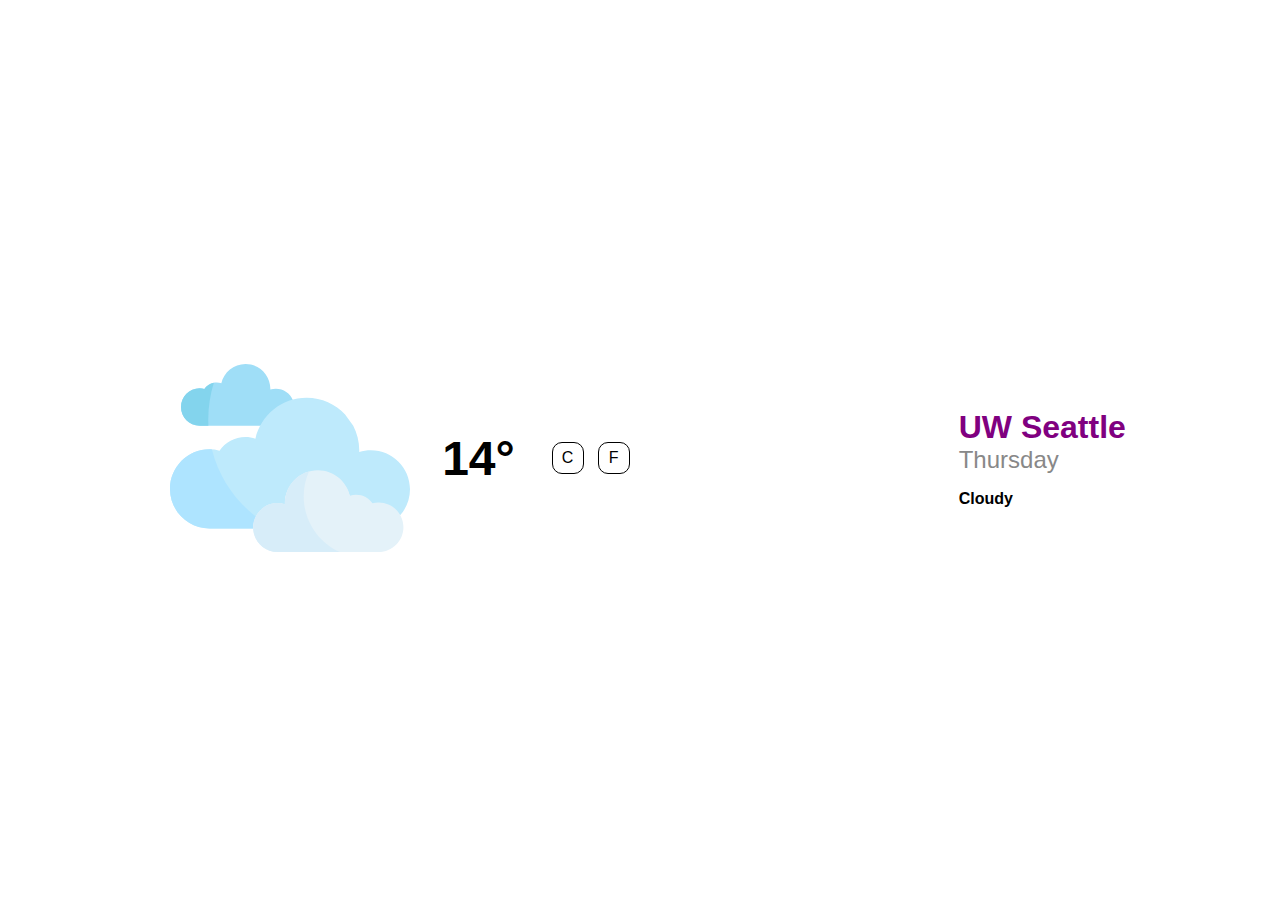
==== index.html @ 277c53d8 "workshop 2" ====
<!DOCTYPE html>
<html>
    <head>
        <link href="style.css" rel="stylesheet" type="text/css" />
    </head>
    <body>
        <section class="flexy">
            <div class="flexy">
                <img src="images/cloudy.svg" /> 
                <h1>14&deg;</h1>
                <div>
                    <button>C</button>
                    <button>F</button>
                </div>
            </div>

            <div>
                <h3>UW Seattle</h3>
                <h5>Thursday</h5>
                <h4>Cloudy</h4>
            </div>
        </section>
    </body>
</html>
---- style.css ----
body, html, section {
    width: 100%;
    height: 100%;
    font-family: Verdana, Geneva, Tahoma, sans-serif;
}

.flexy {
    display: flex;
    justify-content: space-around;
    align-items: center;
}

h1 {
    margin: 2rem;
    font-size: 3rem;
}

button {
    background: none;
    border: none;
    border: 1px solid black;
    border-radius: 10px;
    padding: .3rem;
    margin: .3rem;
    font-size: 1rem;
    width: 2rem;
    height: 2rem;
    transition: .4s ease;
}

button:hover {
    background-color: #187dec;
    border-color: #187dec;
    color: white;
}

h3 {
    font-size: 2rem;
    margin: 0;
    color: purple;
}

h5 {
    margin: 0;
    font-weight: 300;
    font-size: 1.5rem;
    color: #888;
}

h4 {
    margin: 0;
    margin-top: 1rem;
}

img {
    height: 15rem;
}
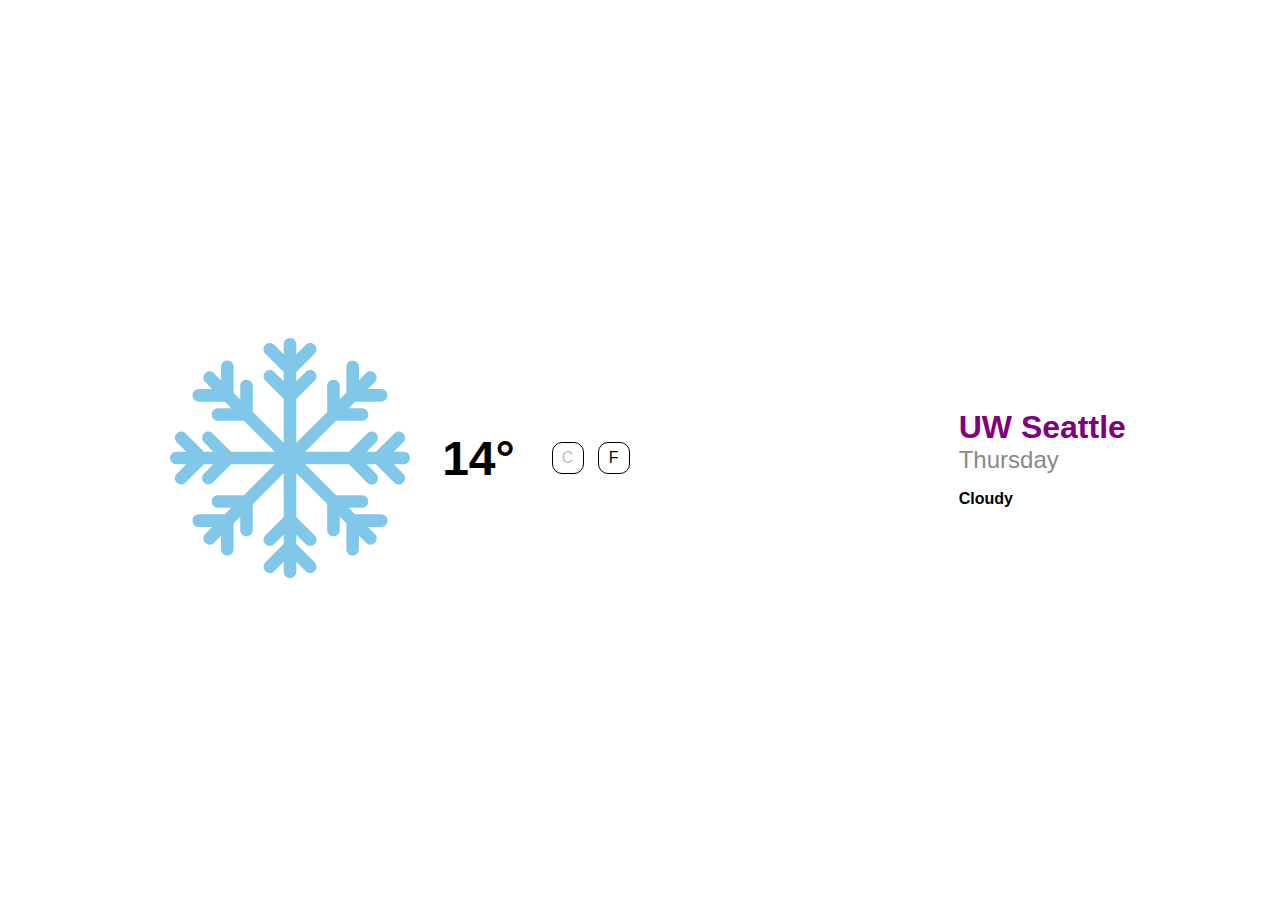
==== commit 0d7ba41d: "from last time" ====
--- a/index.html
+++ b/index.html
@@ -2,15 +2,16 @@
 <html>
     <head>
         <link href="style.css" rel="stylesheet" type="text/css" />
+        <script src="script.js"></script>
     </head>
     <body>
         <section class="flexy">
             <div class="flexy">
-                <img src="images/cloudy.svg" /> 
+                <img id="img" src="images/cloudy.svg" /> 
                 <h1>14&deg;</h1>
                 <div>
-                    <button>C</button>
-                    <button>F</button>
+                    <button id="C">C</button>
+                    <button id="F">F</button>
                 </div>
             </div>
 
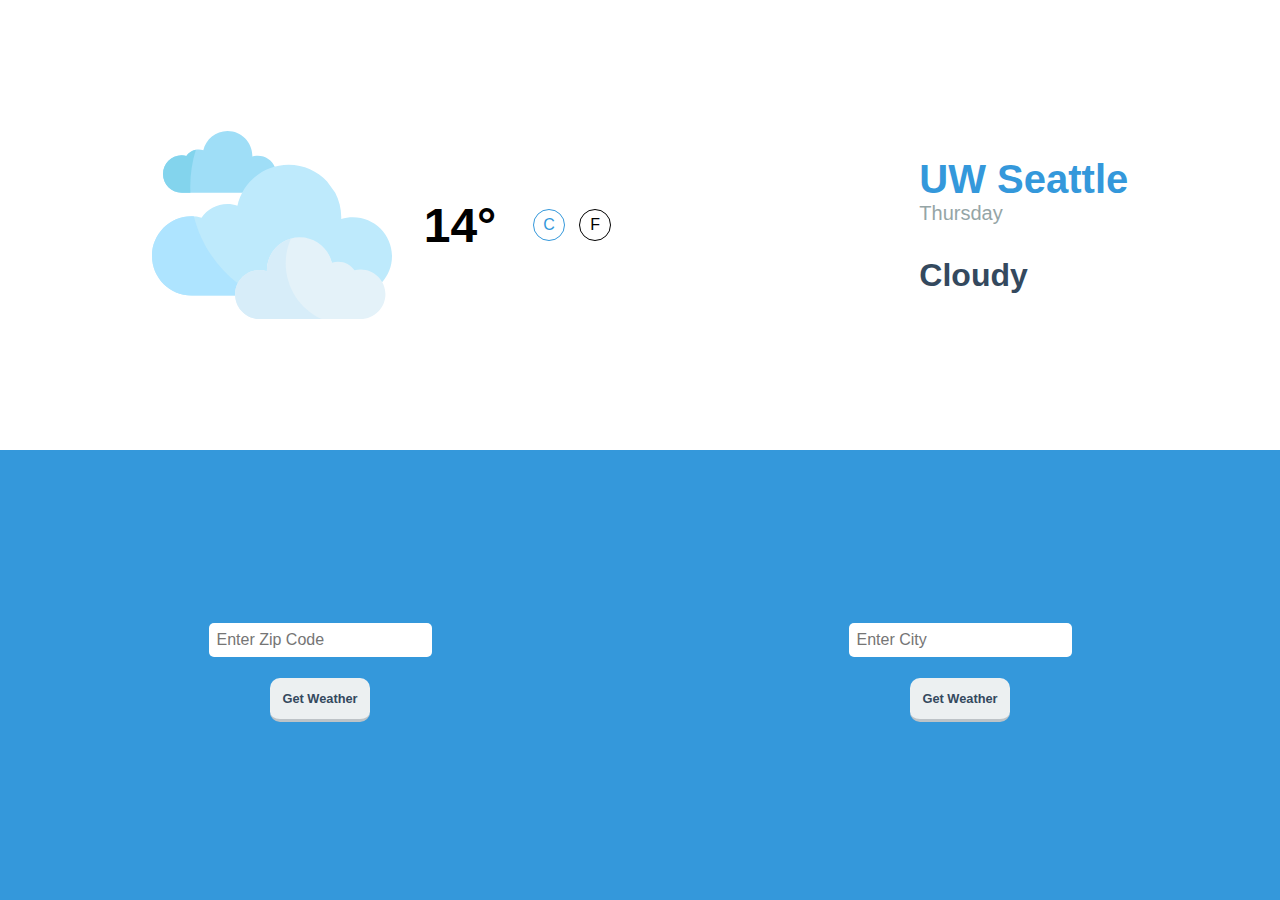
==== commit 7e180321: "final workshop" ====
--- a/index.html
+++ b/index.html
@@ -9,7 +9,7 @@
             <div class="flexy">
                 <img id="img" src="images/cloudy.svg" /> 
                 <h1>14&deg;</h1>
-                <div>
+                <div class="deg_btns">
                     <button id="C">C</button>
                     <button id="F">F</button>
                 </div>
@@ -21,5 +21,16 @@
                 <h4>Cloudy</h4>
             </div>
         </section>
+        <section id="inputs" class="flexy">
+            <div class="inputs">
+                <input id="get_zip" type="text" placeholder="Enter Zip Code" />
+                <button id="zip_btn">Get Weather</button>
+            </div>
+            <div class="inputs">
+                <input id="get_city" type="text" placeholder="Enter City" />
+                <button id="city_btn">Get Weather</button>
+            </div>
+
+        </section>
     </body>
 </html>--- a/style.css
+++ b/style.css
@@ -1,7 +1,17 @@
-body, html, section {
+body, html {
     width: 100%;
     height: 100%;
+    margin: 0;
     font-family: Verdana, Geneva, Tahoma, sans-serif;
+}
+
+section {
+    height: 50%;
+    min-height: 20rem;
+}
+
+#inputs {
+    background-color: #3498db;
 }
 
 .flexy {
@@ -15,7 +25,7 @@
     font-size: 3rem;
 }
 
-button {
+.deg_btns button {
     background: none;
     border: none;
     border: 1px solid black;
@@ -26,32 +36,74 @@
     width: 2rem;
     height: 2rem;
     transition: .4s ease;
+    border-radius: 100%;
+    cursor: pointer;
 }
 
-button:hover {
+.deg_btns button:disabled {
+    color: #3498db;
+    border-color: #3498db;
+}
+
+.deg_btns button:hover:enabled {
     background-color: #187dec;
     border-color: #187dec;
     color: white;
 }
 
 h3 {
-    font-size: 2rem;
+    font-size: 2.5rem;
     margin: 0;
-    color: purple;
+    color: #3498db;
 }
 
 h5 {
     margin: 0;
     font-weight: 300;
-    font-size: 1.5rem;
-    color: #888;
+    font-size: 1.25rem;
+    color: #95a5a6;
 }
 
 h4 {
     margin: 0;
-    margin-top: 1rem;
+    font-size: 2rem;
+    margin-top: 2rem;
+    color: #34495e;
 }
 
 img {
     height: 15rem;
+}
+
+.inputs {
+    display: flex;
+    flex-direction: column;
+    justify-content: center;
+    align-items: center;
+}
+
+#inputs button {
+    background: #ecf0f1;
+    border: none;
+    border-bottom: 3px solid #bdc3c7;
+    border-radius: 10px;
+    padding: .8rem;
+    margin: .8rem;
+    color: #34495e;
+    font-weight: 600;
+    font-size: .8rem;
+    cursor: pointer;
+}
+
+#inputs input {
+    background: white;
+    border: none;
+    border-radius: 5px;
+    padding: .5rem;
+    margin: .5rem;
+    font-size: 1rem;
+}
+
+#inputs input:focus {
+    outline-color: #222;
 }